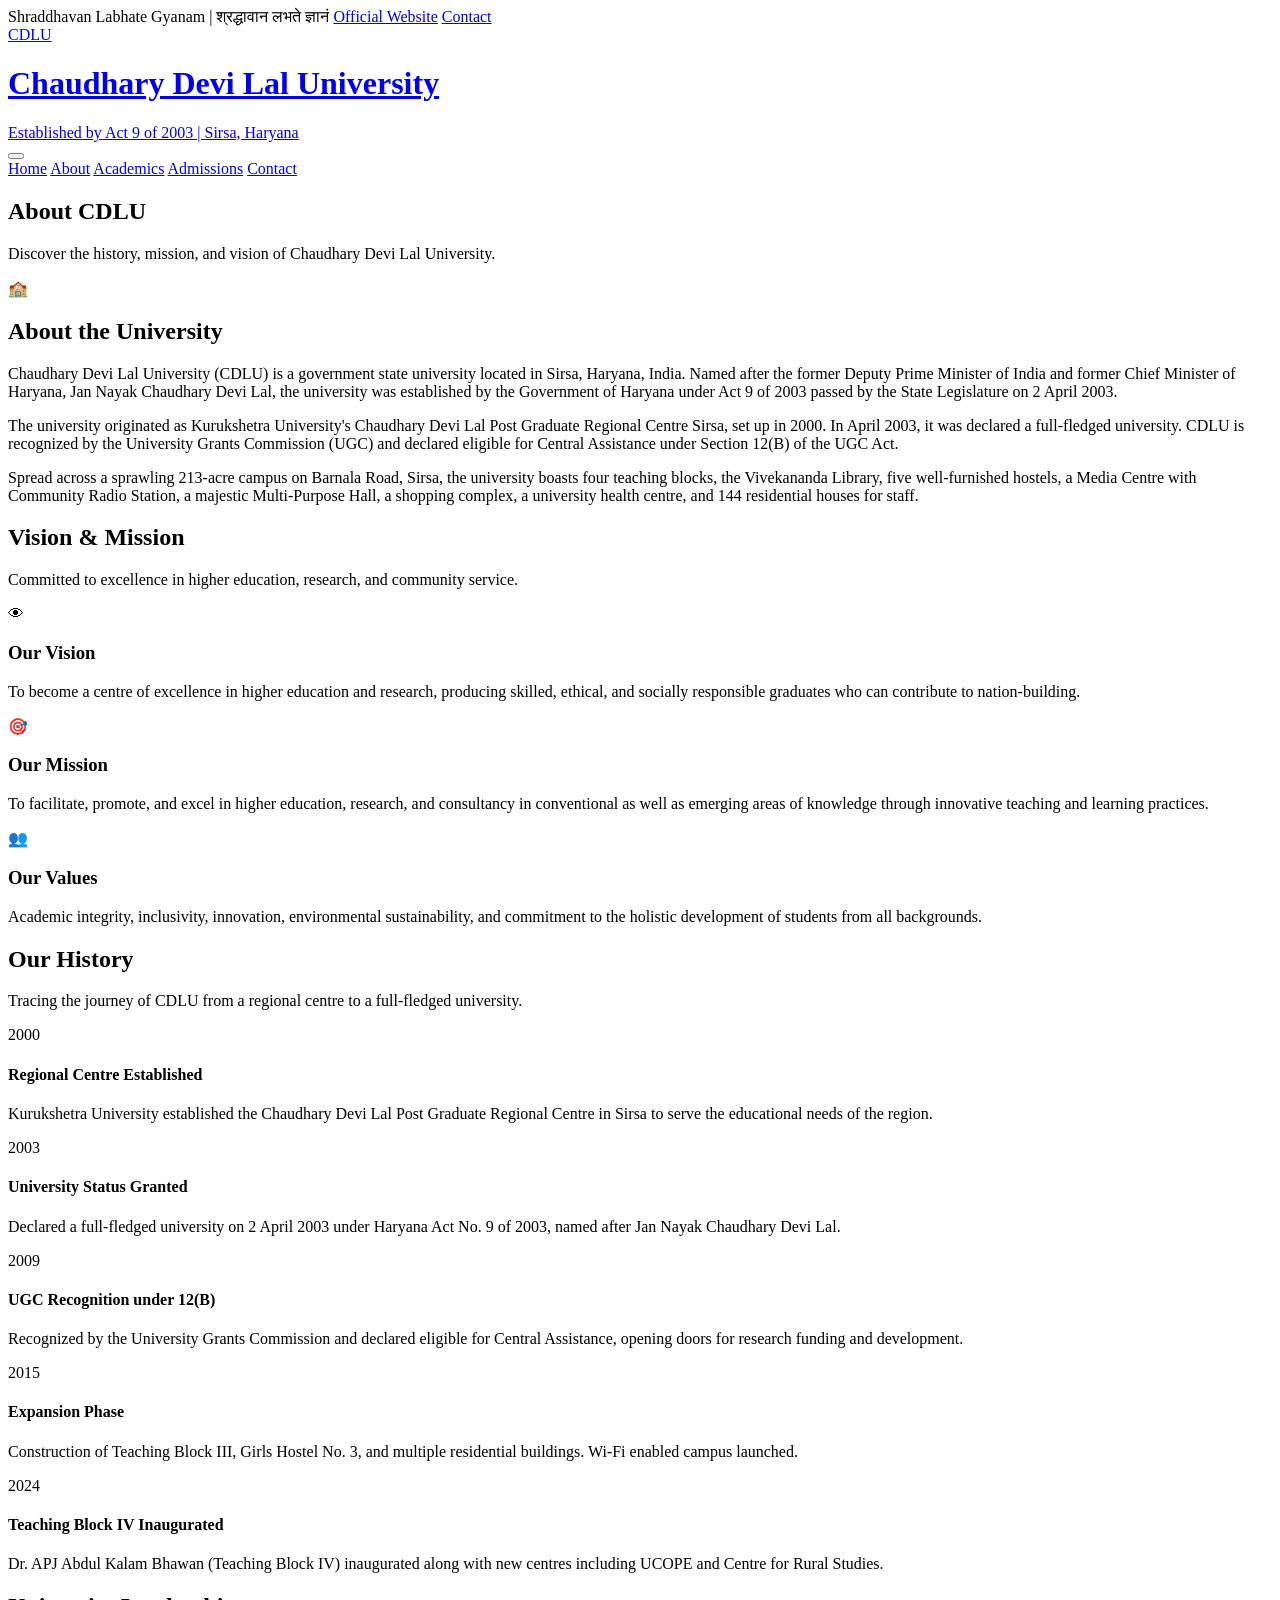
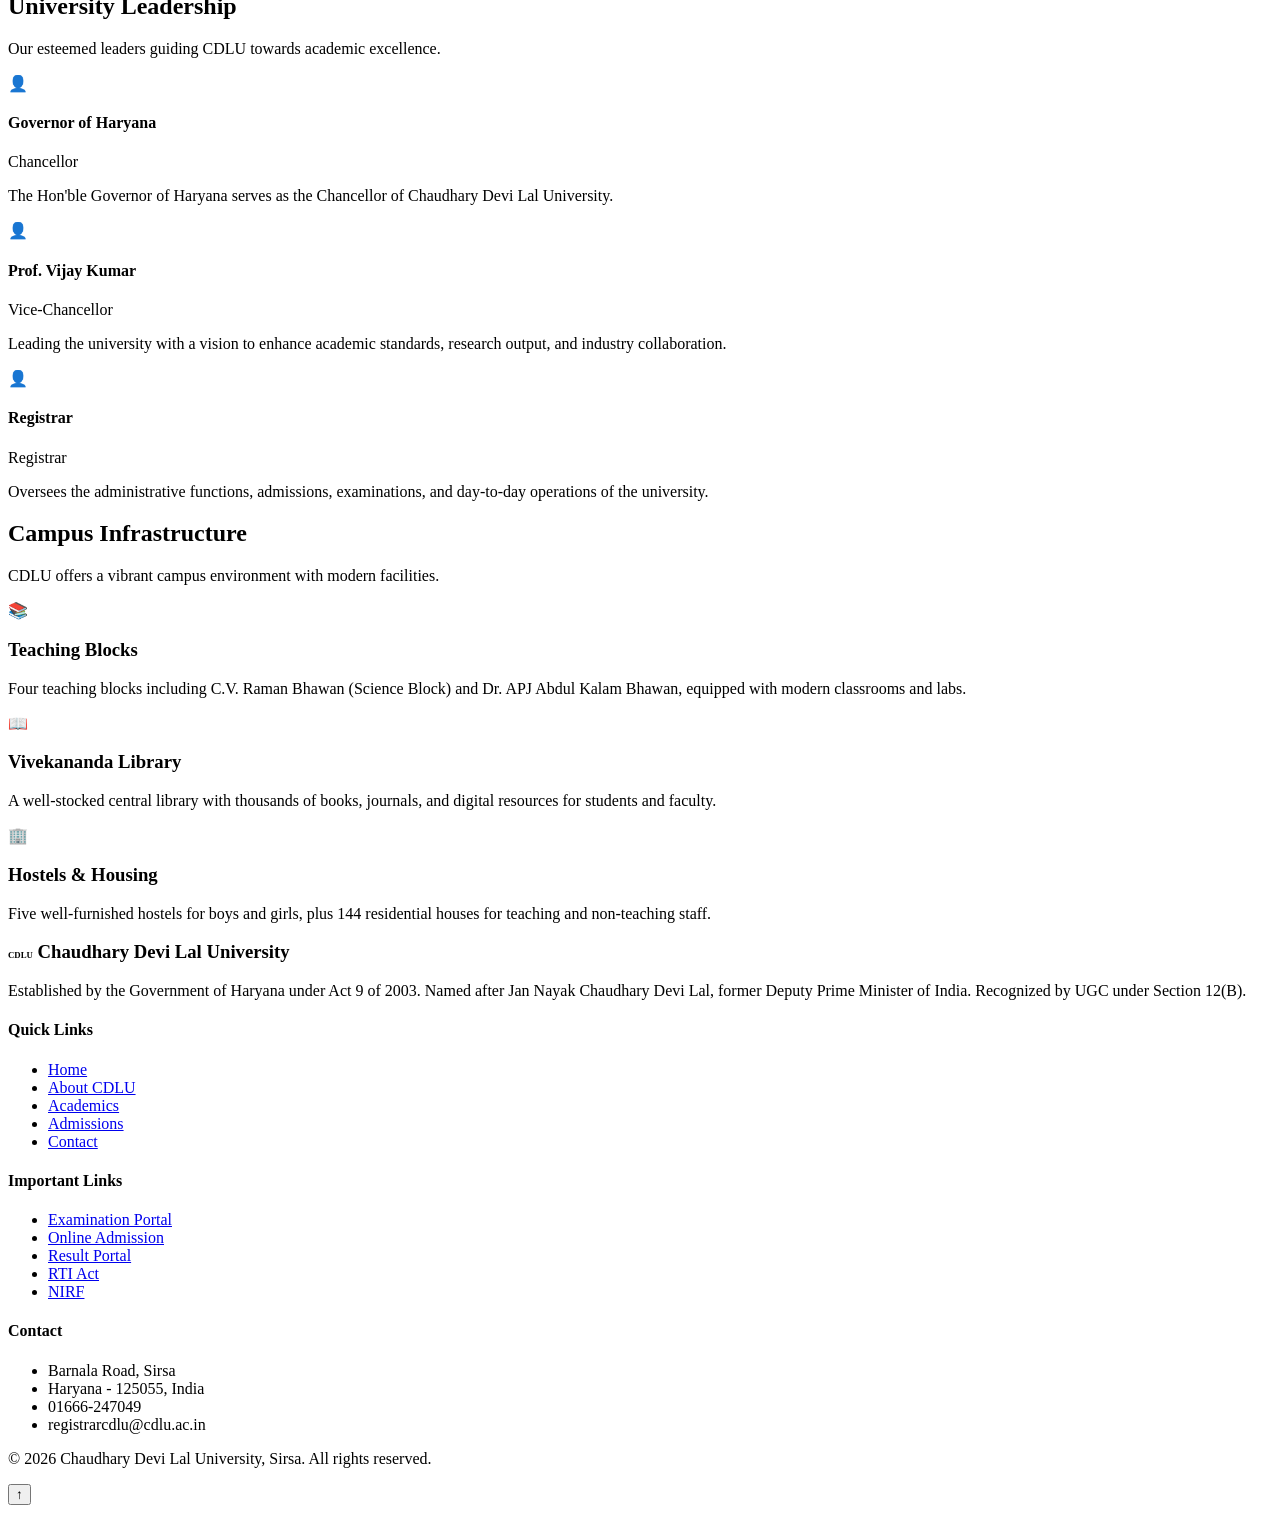
==== about.html @ 9d2de631 "Add about.html" ====
<!DOCTYPE html>
<html lang="en">
<head>
  <meta charset="UTF-8">
  <meta name="viewport" content="width=device-width, initial-scale=1.0">
  <title>About - Chaudhary Devi Lal University</title>
  <link rel="stylesheet" href="css/style.css">
</head>
<body>

  <div class="top-bar">
    <div class="container">
      <span>Shraddhavan Labhate Gyanam | श्रद्धावान लभते ज्ञानं</span>
      <span>
        <a href="https://www.cdlu.ac.in" target="_blank">Official Website</a>
        <a href="contact.html">Contact</a>
      </span>
    </div>
  </div>

  <header class="header">
    <div class="container">
      <a href="index.html" class="logo">
        <div class="logo-icon">CDLU</div>
        <div class="logo-text">
          <h1>Chaudhary Devi Lal University</h1>
          <span>Established by Act 9 of 2003 | Sirsa, Haryana</span>
        </div>
      </a>
      <button class="hamburger" aria-label="Toggle menu">
        <span></span><span></span><span></span>
      </button>
      <nav class="nav">
        <a href="index.html">Home</a>
        <a href="about.html" class="active">About</a>
        <a href="academics.html">Academics</a>
        <a href="admissions.html">Admissions</a>
        <a href="contact.html">Contact</a>
      </nav>
    </div>
  </header>

  <section class="page-banner">
    <div class="container">
      <h1>About CDLU</h1>
      <p>Discover the history, mission, and vision of Chaudhary Devi Lal University.</p>
    </div>
  </section>

  <section class="section section-alt">
    <div class="container">
      <div class="about-content">
        <div class="about-image">&#127979;</div>
        <div class="about-text">
          <h2>About the University</h2>
          <p>Chaudhary Devi Lal University (CDLU) is a government state university located in Sirsa, Haryana, India. Named after the former Deputy Prime Minister of India and former Chief Minister of Haryana, Jan Nayak Chaudhary Devi Lal, the university was established by the Government of Haryana under Act 9 of 2003 passed by the State Legislature on 2 April 2003.</p>
          <p>The university originated as Kurukshetra University's Chaudhary Devi Lal Post Graduate Regional Centre Sirsa, set up in 2000. In April 2003, it was declared a full-fledged university. CDLU is recognized by the University Grants Commission (UGC) and declared eligible for Central Assistance under Section 12(B) of the UGC Act.</p>
          <p>Spread across a sprawling 213-acre campus on Barnala Road, Sirsa, the university boasts four teaching blocks, the Vivekananda Library, five well-furnished hostels, a Media Centre with Community Radio Station, a majestic Multi-Purpose Hall, a shopping complex, a university health centre, and 144 residential houses for staff.</p>
        </div>
      </div>
    </div>
  </section>

  <section class="section">
    <div class="container">
      <h2 class="section-title">Vision &amp; Mission</h2>
      <p class="section-subtitle">Committed to excellence in higher education, research, and community service.</p>
      <div class="cards-grid">
        <div class="card">
          <div class="card-icon blue">&#128065;</div>
          <h3>Our Vision</h3>
          <p>To become a centre of excellence in higher education and research, producing skilled, ethical, and socially responsible graduates who can contribute to nation-building.</p>
        </div>
        <div class="card">
          <div class="card-icon gold">&#127919;</div>
          <h3>Our Mission</h3>
          <p>To facilitate, promote, and excel in higher education, research, and consultancy in conventional as well as emerging areas of knowledge through innovative teaching and learning practices.</p>
        </div>
        <div class="card">
          <div class="card-icon green">&#128101;</div>
          <h3>Our Values</h3>
          <p>Academic integrity, inclusivity, innovation, environmental sustainability, and commitment to the holistic development of students from all backgrounds.</p>
        </div>
      </div>
    </div>
  </section>

  <section class="section section-alt">
    <div class="container">
      <h2 class="section-title">Our History</h2>
      <p class="section-subtitle">Tracing the journey of CDLU from a regional centre to a full-fledged university.</p>
      <div class="events-list">
        <div class="event-item">
          <div class="event-date">
            <span class="day">2000</span>
          </div>
          <div class="event-info">
            <h4>Regional Centre Established</h4>
            <p>Kurukshetra University established the Chaudhary Devi Lal Post Graduate Regional Centre in Sirsa to serve the educational needs of the region.</p>
          </div>
        </div>
        <div class="event-item">
          <div class="event-date">
            <span class="day">2003</span>
          </div>
          <div class="event-info">
            <h4>University Status Granted</h4>
            <p>Declared a full-fledged university on 2 April 2003 under Haryana Act No. 9 of 2003, named after Jan Nayak Chaudhary Devi Lal.</p>
          </div>
        </div>
        <div class="event-item">
          <div class="event-date">
            <span class="day">2009</span>
          </div>
          <div class="event-info">
            <h4>UGC Recognition under 12(B)</h4>
            <p>Recognized by the University Grants Commission and declared eligible for Central Assistance, opening doors for research funding and development.</p>
          </div>
        </div>
        <div class="event-item">
          <div class="event-date">
            <span class="day">2015</span>
          </div>
          <div class="event-info">
            <h4>Expansion Phase</h4>
            <p>Construction of Teaching Block III, Girls Hostel No. 3, and multiple residential buildings. Wi-Fi enabled campus launched.</p>
          </div>
        </div>
        <div class="event-item">
          <div class="event-date">
            <span class="day">2024</span>
          </div>
          <div class="event-info">
            <h4>Teaching Block IV Inaugurated</h4>
            <p>Dr. APJ Abdul Kalam Bhawan (Teaching Block IV) inaugurated along with new centres including UCOPE and Centre for Rural Studies.</p>
          </div>
        </div>
      </div>
    </div>
  </section>

  <section class="section">
    <div class="container">
      <h2 class="section-title">University Leadership</h2>
      <p class="section-subtitle">Our esteemed leaders guiding CDLU towards academic excellence.</p>
      <div class="leadership-grid">
        <div class="leader-card">
          <div class="leader-avatar">&#128100;</div>
          <h4>Governor of Haryana</h4>
          <span class="title">Chancellor</span>
          <p>The Hon'ble Governor of Haryana serves as the Chancellor of Chaudhary Devi Lal University.</p>
        </div>
        <div class="leader-card">
          <div class="leader-avatar">&#128100;</div>
          <h4>Prof. Vijay Kumar</h4>
          <span class="title">Vice-Chancellor</span>
          <p>Leading the university with a vision to enhance academic standards, research output, and industry collaboration.</p>
        </div>
        <div class="leader-card">
          <div class="leader-avatar">&#128100;</div>
          <h4>Registrar</h4>
          <span class="title">Registrar</span>
          <p>Oversees the administrative functions, admissions, examinations, and day-to-day operations of the university.</p>
        </div>
      </div>
    </div>
  </section>

  <section class="section section-alt">
    <div class="container">
      <h2 class="section-title">Campus Infrastructure</h2>
      <p class="section-subtitle">CDLU offers a vibrant campus environment with modern facilities.</p>
      <div class="cards-grid">
        <div class="card">
          <div class="card-icon blue">&#128218;</div>
          <h3>Teaching Blocks</h3>
          <p>Four teaching blocks including C.V. Raman Bhawan (Science Block) and Dr. APJ Abdul Kalam Bhawan, equipped with modern classrooms and labs.</p>
        </div>
        <div class="card">
          <div class="card-icon gold">&#128214;</div>
          <h3>Vivekananda Library</h3>
          <p>A well-stocked central library with thousands of books, journals, and digital resources for students and faculty.</p>
        </div>
        <div class="card">
          <div class="card-icon green">&#127970;</div>
          <h3>Hostels &amp; Housing</h3>
          <p>Five well-furnished hostels for boys and girls, plus 144 residential houses for teaching and non-teaching staff.</p>
        </div>
      </div>
    </div>
  </section>

  <footer class="footer">
    <div class="container">
      <div class="footer-grid">
        <div class="footer-about">
          <h3><span class="logo-icon" style="width:36px;height:36px;font-size:0.55rem;">CDLU</span> Chaudhary Devi Lal University</h3>
          <p>Established by the Government of Haryana under Act 9 of 2003. Named after Jan Nayak Chaudhary Devi Lal, former Deputy Prime Minister of India. Recognized by UGC under Section 12(B).</p>
        </div>
        <div>
          <h4>Quick Links</h4>
          <ul class="footer-links">
            <li><a href="index.html">Home</a></li>
            <li><a href="about.html">About CDLU</a></li>
            <li><a href="academics.html">Academics</a></li>
            <li><a href="admissions.html">Admissions</a></li>
            <li><a href="contact.html">Contact</a></li>
          </ul>
        </div>
        <div>
          <h4>Important Links</h4>
          <ul class="footer-links">
            <li><a href="#">Examination Portal</a></li>
            <li><a href="#">Online Admission</a></li>
            <li><a href="#">Result Portal</a></li>
            <li><a href="#">RTI Act</a></li>
            <li><a href="#">NIRF</a></li>
          </ul>
        </div>
        <div>
          <h4>Contact</h4>
          <ul class="footer-links">
            <li>Barnala Road, Sirsa</li>
            <li>Haryana - 125055, India</li>
            <li>01666-247049</li>
            <li>registrarcdlu@cdlu.ac.in</li>
          </ul>
        </div>
      </div>
      <div class="footer-bottom">
        <p>&copy; 2026 Chaudhary Devi Lal University, Sirsa. All rights reserved.</p>
      </div>
    </div>
  </footer>

  <button class="back-to-top" aria-label="Back to top">&#8593;</button>

  <script src="js/script.js"></script>
</body>
</html>
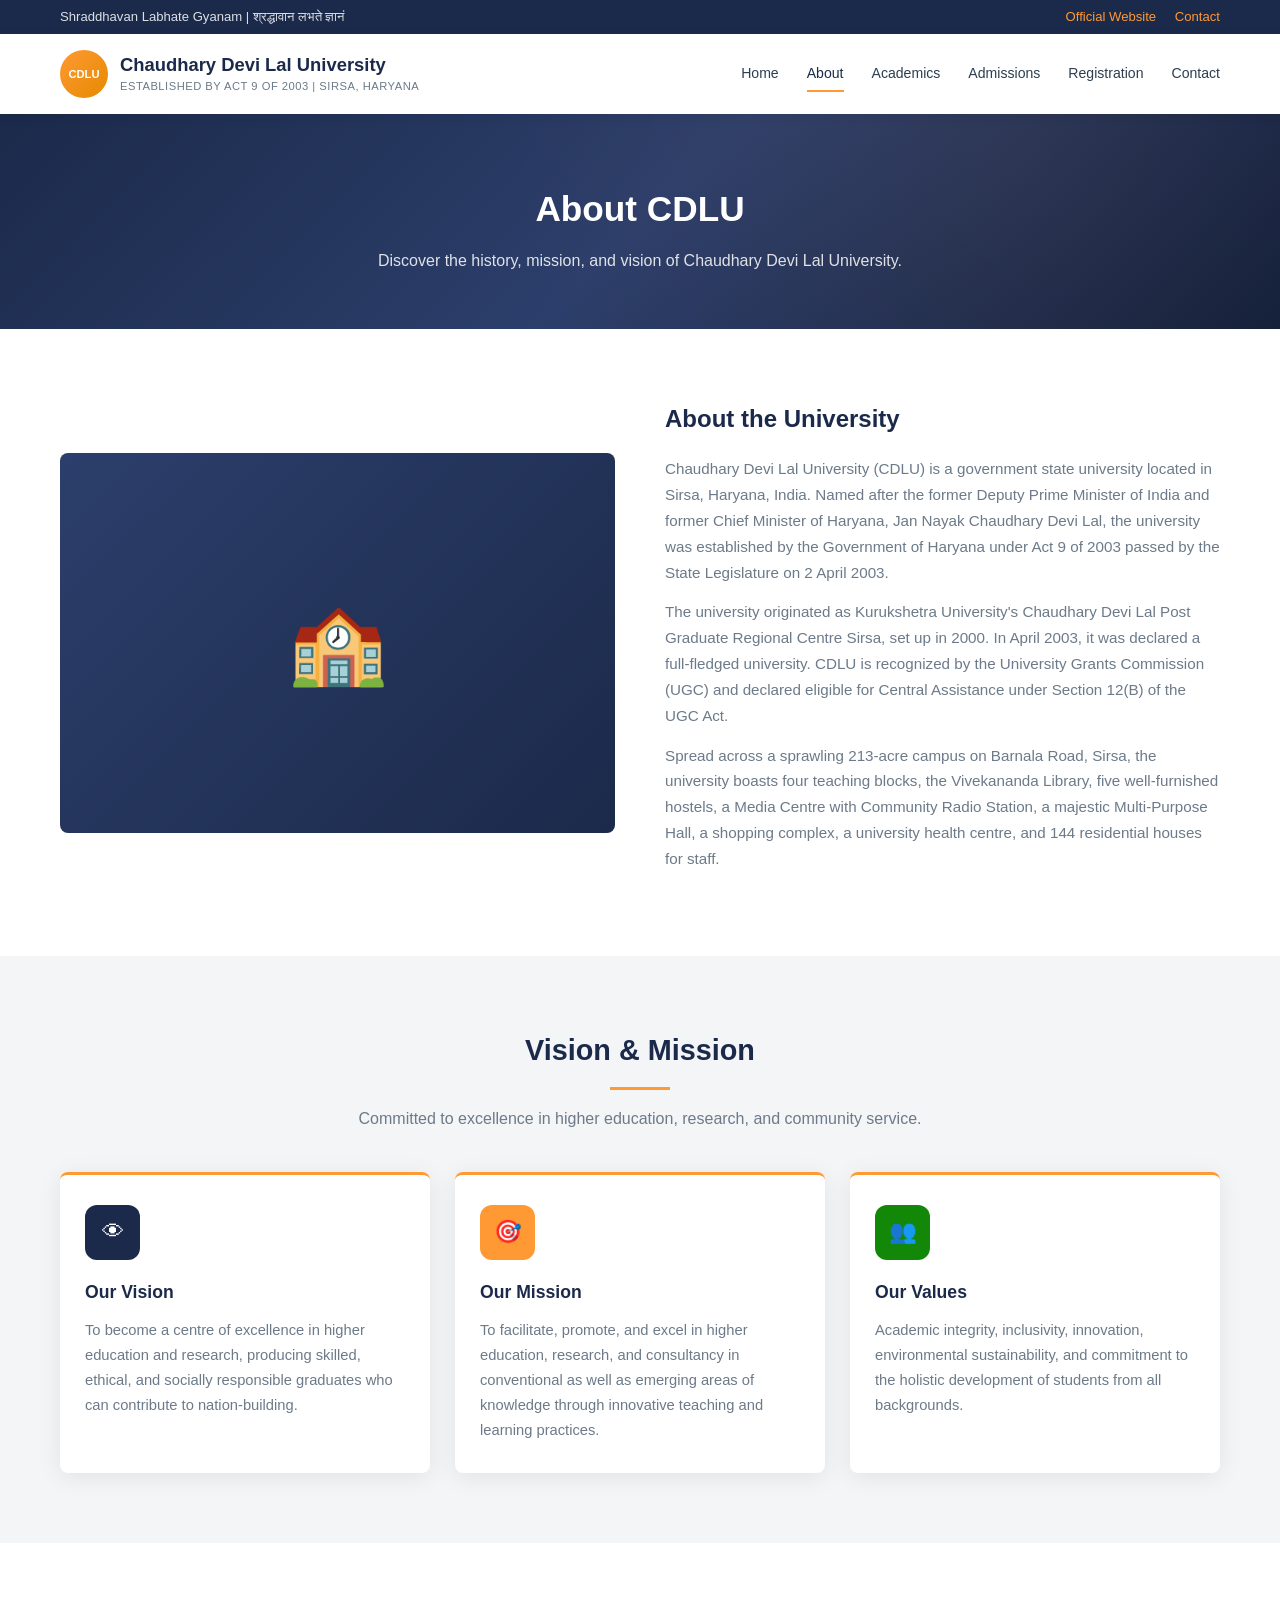
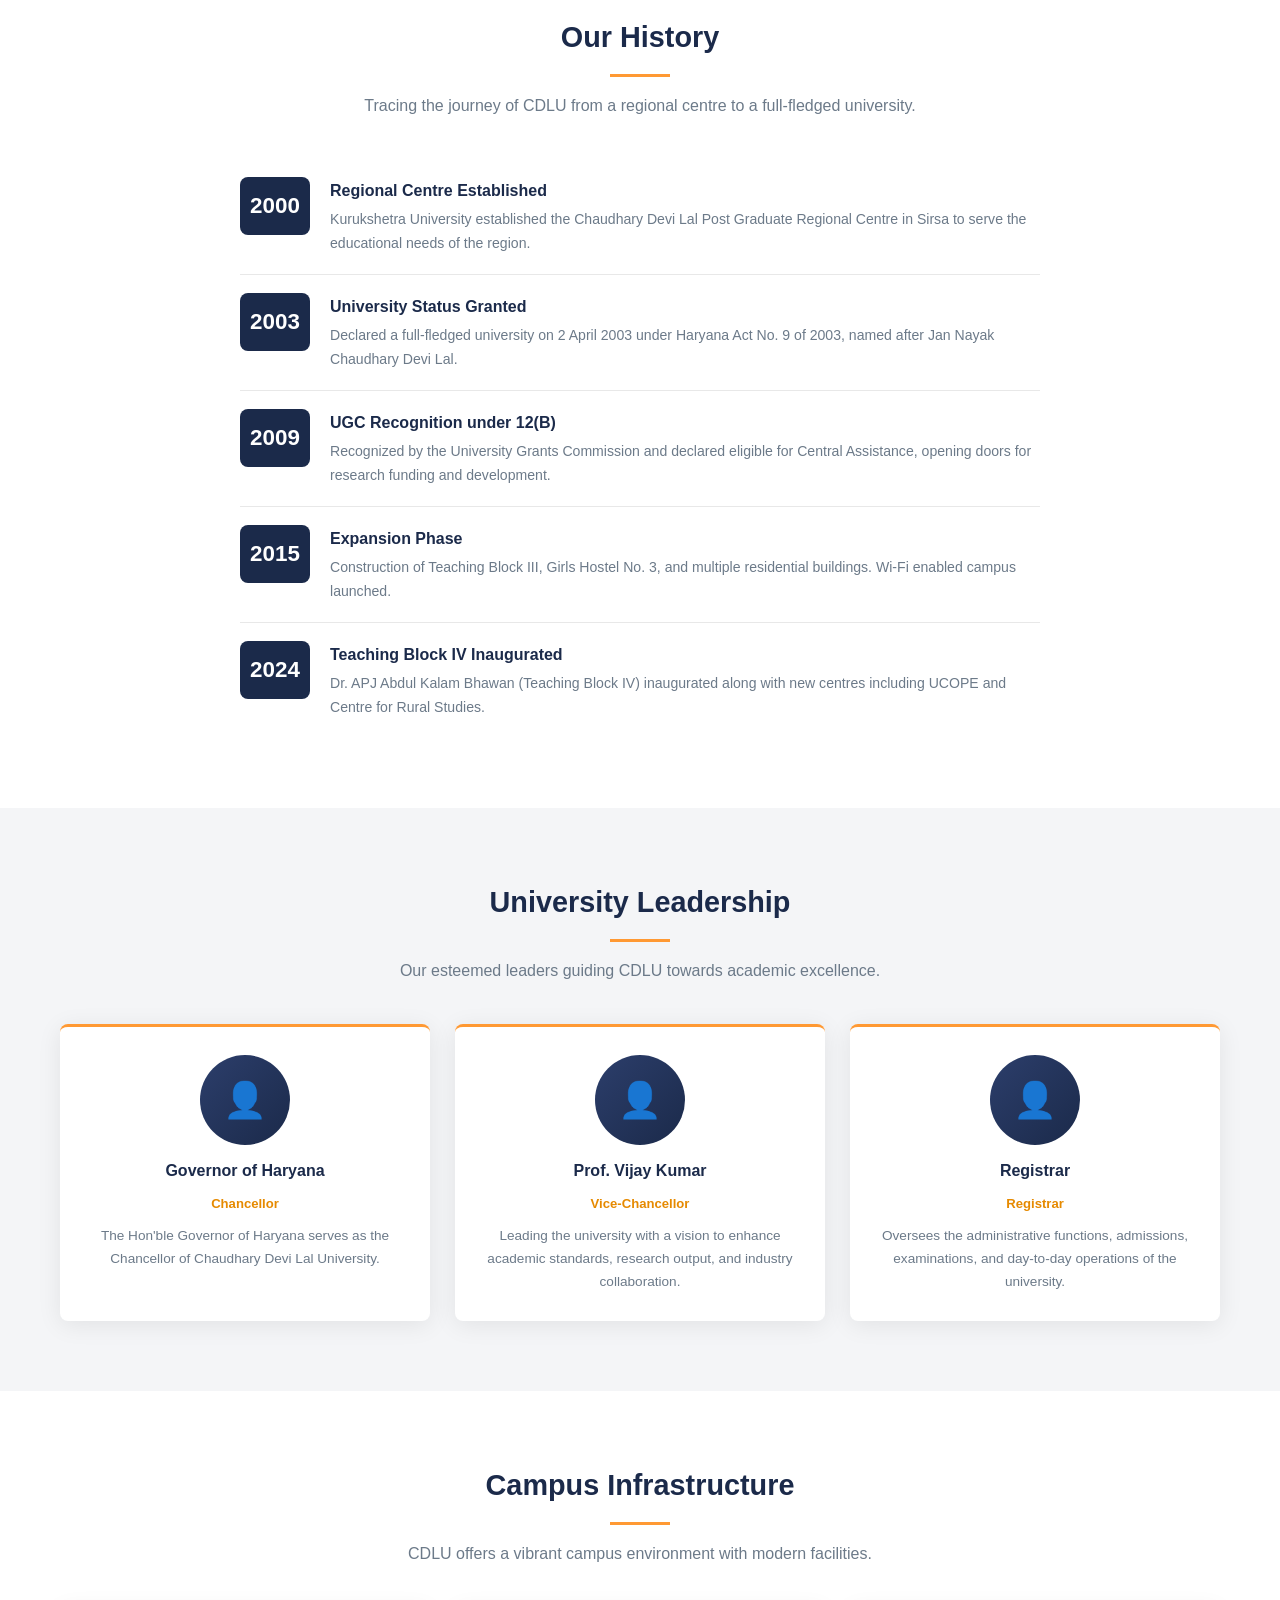
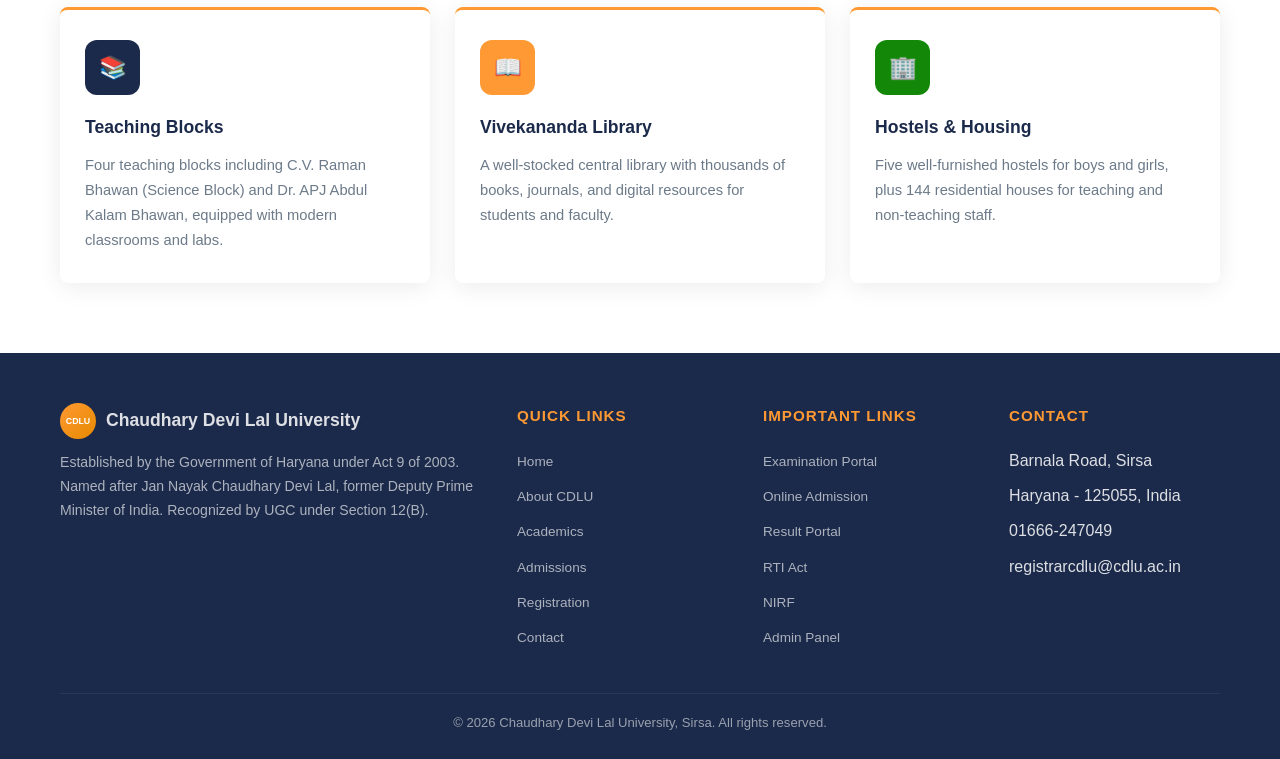
==== commit c0e5f95b: "Update: add registration + admin" ====
--- a/about.html
+++ b/about.html
@@ -35,6 +35,7 @@
         <a href="about.html" class="active">About</a>
         <a href="academics.html">Academics</a>
         <a href="admissions.html">Admissions</a>
+        <a href="registration.html">Registration</a>
         <a href="contact.html">Contact</a>
       </nav>
     </div>
@@ -204,6 +205,7 @@
             <li><a href="about.html">About CDLU</a></li>
             <li><a href="academics.html">Academics</a></li>
             <li><a href="admissions.html">Admissions</a></li>
+            <li><a href="registration.html">Registration</a></li>
             <li><a href="contact.html">Contact</a></li>
           </ul>
         </div>
@@ -215,6 +217,7 @@
             <li><a href="#">Result Portal</a></li>
             <li><a href="#">RTI Act</a></li>
             <li><a href="#">NIRF</a></li>
+            <li><a href="admin.html">Admin Panel</a></li>
           </ul>
         </div>
         <div>
--- a/css/style.css
+++ b/css/style.css
@@ -0,0 +1,1008 @@
+* {
+  margin: 0;
+  padding: 0;
+  box-sizing: border-box;
+}
+
+:root {
+  --saffron: #FF9933;
+  --saffron-dark: #e68a00;
+  --navy: #1B2A4A;
+  --navy-light: #2C3E6B;
+  --green: #138808;
+  --white: #fff;
+  --bg: #f4f5f7;
+  --text: #2c3e50;
+  --text-light: #6c7a89;
+  --shadow: 0 4px 24px rgba(0,0,0,0.08);
+  --radius: 8px;
+}
+
+body {
+  font-family: 'Segoe UI', -apple-system, BlinkMacSystemFont, Roboto, Oxygen, Ubuntu, Cantarell, sans-serif;
+  color: var(--text);
+  line-height: 1.7;
+  background: var(--bg);
+}
+
+a { text-decoration: none; color: inherit; }
+ul { list-style: none; }
+img { max-width: 100%; }
+
+.container {
+  max-width: 1200px;
+  margin: 0 auto;
+  padding: 0 20px;
+}
+
+/* Top Bar */
+.top-bar {
+  background: var(--navy);
+  color: rgba(255,255,255,0.85);
+  font-size: 0.82rem;
+  padding: 6px 0;
+}
+
+.top-bar .container {
+  display: flex;
+  justify-content: space-between;
+  align-items: center;
+}
+
+.top-bar a {
+  color: var(--saffron);
+  margin-left: 15px;
+  transition: opacity 0.3s;
+}
+
+.top-bar a:hover { opacity: 0.8; }
+
+/* Header */
+.header {
+  background: var(--white);
+  box-shadow: 0 2px 12px rgba(0,0,0,0.06);
+  position: sticky;
+  top: 0;
+  z-index: 100;
+}
+
+.header .container {
+  display: flex;
+  align-items: center;
+  justify-content: space-between;
+  height: 80px;
+}
+
+.logo {
+  display: flex;
+  align-items: center;
+  gap: 12px;
+}
+
+.logo-icon {
+  width: 48px;
+  height: 48px;
+  background: linear-gradient(135deg, var(--saffron), var(--saffron-dark));
+  color: var(--white);
+  display: flex;
+  align-items: center;
+  justify-content: center;
+  border-radius: 50%;
+  font-size: 0.7rem;
+  font-weight: 800;
+  line-height: 1.2;
+  text-align: center;
+  flex-shrink: 0;
+}
+
+.logo-text {
+  display: flex;
+  flex-direction: column;
+}
+
+.logo-text h1 {
+  font-size: 1.15rem;
+  color: var(--navy);
+  line-height: 1.3;
+}
+
+.logo-text span {
+  font-size: 0.7rem;
+  color: var(--text-light);
+  text-transform: uppercase;
+  letter-spacing: 0.5px;
+}
+
+.nav {
+  display: flex;
+  align-items: center;
+  gap: 28px;
+}
+
+.nav a {
+  font-size: 0.88rem;
+  font-weight: 500;
+  color: var(--text);
+  transition: color 0.3s;
+  position: relative;
+  padding: 4px 0;
+}
+
+.nav a::after {
+  content: '';
+  position: absolute;
+  bottom: -2px;
+  left: 0;
+  width: 0;
+  height: 2px;
+  background: var(--saffron);
+  transition: width 0.3s;
+}
+
+.nav a:hover,
+.nav a.active {
+  color: var(--navy);
+}
+
+.nav a:hover::after,
+.nav a.active::after {
+  width: 100%;
+}
+
+.hamburger {
+  display: none;
+  flex-direction: column;
+  gap: 5px;
+  background: none;
+  border: none;
+  cursor: pointer;
+  padding: 5px;
+}
+
+.hamburger span {
+  width: 26px;
+  height: 2.5px;
+  background: var(--navy);
+  border-radius: 2px;
+  transition: 0.3s;
+}
+
+/* Hero */
+.hero {
+  background:
+    linear-gradient(135deg, rgba(27,42,74,0.88) 0%, rgba(44,62,107,0.82) 50%, rgba(15,29,58,0.9) 100%),
+    url('../images/hero-bg.jpg') center/cover no-repeat;
+  color: var(--white);
+  padding: 90px 0 80px;
+  text-align: center;
+  position: relative;
+  overflow: hidden;
+}
+
+.hero::before {
+  content: '';
+  position: absolute;
+  inset: 0;
+  background:
+    radial-gradient(circle at 20% 50%, rgba(255,153,51,0.08) 0%, transparent 50%),
+    radial-gradient(circle at 80% 50%, rgba(19,136,8,0.06) 0%, transparent 50%);
+  animation: heroGlow 10s ease-in-out infinite alternate;
+}
+
+@keyframes heroGlow {
+  0% { transform: scale(1); }
+  100% { transform: scale(1.05); }
+}
+
+.hero h1 {
+  font-size: 2.6rem;
+  margin-bottom: 8px;
+  position: relative;
+  z-index: 1;
+}
+
+.hero .hindi {
+  font-size: 1.8rem;
+  opacity: 0.9;
+  margin-bottom: 6px;
+  position: relative;
+  z-index: 1;
+}
+
+.hero .motto {
+  font-size: 1rem;
+  font-style: italic;
+  opacity: 0.7;
+  margin-bottom: 20px;
+  position: relative;
+  z-index: 1;
+}
+
+.hero p {
+  font-size: 1.1rem;
+  opacity: 0.9;
+  max-width: 700px;
+  margin: 0 auto 30px;
+  position: relative;
+  z-index: 1;
+}
+
+.btn {
+  display: inline-block;
+  padding: 12px 32px;
+  border-radius: 50px;
+  font-weight: 600;
+  font-size: 0.9rem;
+  transition: all 0.3s;
+  cursor: pointer;
+  border: none;
+}
+
+.btn-primary {
+  background: var(--saffron);
+  color: var(--navy);
+}
+
+.btn-primary:hover {
+  background: var(--saffron-dark);
+  transform: translateY(-2px);
+  box-shadow: 0 5px 20px rgba(255,153,51,0.35);
+}
+
+.btn-outline {
+  background: transparent;
+  color: var(--white);
+  border: 2px solid rgba(255,255,255,0.7);
+}
+
+.btn-outline:hover {
+  background: var(--white);
+  color: var(--navy);
+  transform: translateY(-2px);
+}
+
+.hero-buttons {
+  display: flex;
+  gap: 15px;
+  justify-content: center;
+  position: relative;
+  z-index: 1;
+}
+
+/* Stats */
+.stats {
+  background: var(--white);
+  padding: 50px 0;
+  border-bottom: 3px solid var(--saffron);
+}
+
+.stats-grid {
+  display: grid;
+  grid-template-columns: repeat(4, 1fr);
+  gap: 30px;
+  text-align: center;
+}
+
+.stat-item {
+  padding: 10px;
+}
+
+.stat-item h3 {
+  font-size: 2.2rem;
+  color: var(--navy);
+  margin-bottom: 4px;
+}
+
+.stat-item p {
+  color: var(--text-light);
+  font-size: 0.9rem;
+  font-weight: 500;
+}
+
+/* Sections */
+.section {
+  padding: 70px 0;
+}
+
+.section-alt {
+  background: var(--white);
+}
+
+.section-title {
+  text-align: center;
+  font-size: 1.8rem;
+  color: var(--navy);
+  margin-bottom: 8px;
+  position: relative;
+}
+
+.section-title::after {
+  content: '';
+  display: block;
+  width: 60px;
+  height: 3px;
+  background: var(--saffron);
+  margin: 12px auto 0;
+}
+
+.section-subtitle {
+  text-align: center;
+  color: var(--text-light);
+  margin: 15px auto 40px;
+  font-size: 1rem;
+  max-width: 650px;
+}
+
+/* Cards */
+.cards-grid {
+  display: grid;
+  grid-template-columns: repeat(3, 1fr);
+  gap: 25px;
+}
+
+.card {
+  background: var(--white);
+  border-radius: var(--radius);
+  padding: 30px 25px;
+  box-shadow: var(--shadow);
+  transition: transform 0.3s, box-shadow 0.3s;
+  border-top: 3px solid var(--saffron);
+}
+
+.card:hover {
+  transform: translateY(-4px);
+  box-shadow: 0 8px 30px rgba(0,0,0,0.12);
+}
+
+.card-icon {
+  width: 55px;
+  height: 55px;
+  border-radius: 12px;
+  display: flex;
+  align-items: center;
+  justify-content: center;
+  font-size: 1.4rem;
+  margin-bottom: 18px;
+  color: var(--white);
+}
+
+.card-icon.blue { background: var(--navy); }
+.card-icon.gold { background: var(--saffron); }
+.card-icon.green { background: var(--green); }
+
+.card h3 {
+  margin-bottom: 10px;
+  color: var(--navy);
+  font-size: 1.1rem;
+}
+
+.card p {
+  color: var(--text-light);
+  font-size: 0.92rem;
+}
+
+/* News */
+.news-grid {
+  display: grid;
+  grid-template-columns: repeat(2, 1fr);
+  gap: 25px;
+}
+
+.news-card {
+  display: flex;
+  background: var(--white);
+  border-radius: var(--radius);
+  overflow: hidden;
+  box-shadow: var(--shadow);
+  transition: transform 0.3s;
+}
+
+.news-card:hover {
+  transform: translateY(-3px);
+}
+
+.news-img {
+  width: 200px;
+  min-height: 170px;
+  background: linear-gradient(135deg, var(--navy), var(--navy-light));
+  display: flex;
+  align-items: center;
+  justify-content: center;
+  color: var(--saffron);
+  font-size: 2rem;
+  flex-shrink: 0;
+}
+
+.news-body {
+  padding: 20px;
+}
+
+.news-date {
+  font-size: 0.78rem;
+  color: var(--saffron-dark);
+  font-weight: 600;
+  text-transform: uppercase;
+  letter-spacing: 1px;
+  margin-bottom: 6px;
+}
+
+.news-body h4 {
+  margin-bottom: 8px;
+  color: var(--navy);
+  font-size: 1rem;
+}
+
+.news-body p {
+  font-size: 0.88rem;
+  color: var(--text-light);
+}
+
+/* Events */
+.events-list {
+  max-width: 800px;
+  margin: 0 auto;
+}
+
+.event-item {
+  display: flex;
+  gap: 20px;
+  padding: 18px 0;
+  border-bottom: 1px solid #e8e8e8;
+}
+
+.event-item:last-child { border-bottom: none; }
+
+.event-date {
+  text-align: center;
+  min-width: 70px;
+  background: var(--navy);
+  color: var(--white);
+  border-radius: var(--radius);
+  padding: 10px 6px;
+  height: fit-content;
+}
+
+.event-date .day {
+  font-size: 1.4rem;
+  font-weight: 700;
+  display: block;
+}
+
+.event-date .month {
+  font-size: 0.75rem;
+  text-transform: uppercase;
+  letter-spacing: 1px;
+}
+
+.event-info h4 {
+  color: var(--navy);
+  margin-bottom: 4px;
+  font-size: 1rem;
+}
+
+.event-info p {
+  font-size: 0.88rem;
+  color: var(--text-light);
+}
+
+/* Page Banner */
+.page-banner {
+  background: linear-gradient(135deg, var(--navy) 0%, var(--navy-light) 50%, #0f1d3a 100%);
+  color: var(--white);
+  padding: 65px 0 55px;
+  text-align: center;
+  position: relative;
+  overflow: hidden;
+}
+
+.page-banner::before {
+  content: '';
+  position: absolute;
+  inset: 0;
+  background: radial-gradient(circle at 80% 20%, rgba(255,153,51,0.06) 0%, transparent 50%);
+}
+
+.page-banner h1 {
+  font-size: 2.2rem;
+  margin-bottom: 8px;
+  position: relative;
+  z-index: 1;
+}
+
+.page-banner p {
+  opacity: 0.85;
+  font-size: 1rem;
+  position: relative;
+  z-index: 1;
+}
+
+/* About */
+.about-content {
+  display: grid;
+  grid-template-columns: 1fr 1fr;
+  gap: 50px;
+  align-items: center;
+}
+
+.about-image {
+  background: linear-gradient(135deg, var(--navy-light), var(--navy));
+  border-radius: var(--radius);
+  height: 380px;
+  display: flex;
+  align-items: center;
+  justify-content: center;
+  color: var(--saffron);
+  font-size: 5rem;
+}
+
+.about-text h2 {
+  color: var(--navy);
+  margin-bottom: 16px;
+}
+
+.about-text p {
+  color: var(--text-light);
+  margin-bottom: 14px;
+  font-size: 0.95rem;
+}
+
+/* Leadership */
+.leadership-grid {
+  display: grid;
+  grid-template-columns: repeat(3, 1fr);
+  gap: 25px;
+}
+
+.leader-card {
+  text-align: center;
+  background: var(--white);
+  padding: 28px 20px;
+  border-radius: var(--radius);
+  box-shadow: var(--shadow);
+  border-top: 3px solid var(--saffron);
+}
+
+.leader-avatar {
+  width: 90px;
+  height: 90px;
+  border-radius: 50%;
+  background: linear-gradient(135deg, var(--navy-light), var(--navy));
+  margin: 0 auto 12px;
+  display: flex;
+  align-items: center;
+  justify-content: center;
+  color: var(--saffron);
+  font-size: 2.2rem;
+}
+
+.leader-card h4 {
+  color: var(--navy);
+  margin-bottom: 4px;
+}
+
+.leader-card .title {
+  font-size: 0.82rem;
+  color: var(--saffron-dark);
+  font-weight: 600;
+}
+
+.leader-card p {
+  font-size: 0.85rem;
+  color: var(--text-light);
+  margin-top: 8px;
+}
+
+/* Faculties & Depts */
+.faculty-grid {
+  display: grid;
+  grid-template-columns: repeat(3, 1fr);
+  gap: 20px;
+  margin-top: 30px;
+}
+
+.faculty-card {
+  background: var(--white);
+  padding: 20px;
+  border-radius: var(--radius);
+  box-shadow: var(--shadow);
+  border-left: 4px solid var(--saffron);
+  transition: transform 0.3s;
+}
+
+.faculty-card:hover {
+  transform: translateX(4px);
+}
+
+.faculty-card h4 {
+  color: var(--navy);
+  margin-bottom: 6px;
+  font-size: 0.95rem;
+}
+
+.faculty-card p {
+  font-size: 0.85rem;
+  color: var(--text-light);
+}
+
+.dept-grid {
+  display: grid;
+  grid-template-columns: repeat(3, 1fr);
+  gap: 12px;
+  margin-top: 30px;
+}
+
+.dept-item {
+  background: var(--white);
+  padding: 14px 18px;
+  border-radius: 6px;
+  box-shadow: 0 1px 6px rgba(0,0,0,0.06);
+  font-size: 0.92rem;
+  color: var(--text);
+  transition: all 0.3s;
+  border: 1px solid #eee;
+}
+
+.dept-item:hover {
+  border-color: var(--saffron);
+  box-shadow: 0 2px 12px rgba(255,153,51,0.12);
+}
+
+/* Academics Tabs */
+.academics-tabs {
+  display: flex;
+  gap: 10px;
+  justify-content: center;
+  margin-bottom: 35px;
+  flex-wrap: wrap;
+}
+
+.tab-btn {
+  padding: 10px 22px;
+  border: 2px solid var(--navy);
+  background: transparent;
+  color: var(--navy);
+  border-radius: 50px;
+  font-weight: 600;
+  font-size: 0.85rem;
+  cursor: pointer;
+  transition: all 0.3s;
+}
+
+.tab-btn.active,
+.tab-btn:hover {
+  background: var(--navy);
+  color: var(--white);
+}
+
+/* Programs */
+.programs-grid {
+  display: grid;
+  grid-template-columns: repeat(2, 1fr);
+  gap: 18px;
+}
+
+.program-item {
+  background: var(--white);
+  padding: 22px;
+  border-radius: var(--radius);
+  box-shadow: var(--shadow);
+  border-left: 4px solid var(--saffron);
+}
+
+.program-item h4 {
+  color: var(--navy);
+  margin-bottom: 6px;
+  font-size: 0.95rem;
+}
+
+.program-item p {
+  font-size: 0.85rem;
+  color: var(--text-light);
+}
+
+/* Admissions */
+.admissions-grid {
+  display: grid;
+  grid-template-columns: repeat(3, 1fr);
+  gap: 25px;
+}
+
+.admission-step {
+  text-align: center;
+  padding: 35px 25px;
+  background: var(--white);
+  border-radius: var(--radius);
+  box-shadow: var(--shadow);
+  position: relative;
+}
+
+.step-number {
+  width: 44px;
+  height: 44px;
+  border-radius: 50%;
+  background: var(--saffron);
+  color: var(--navy);
+  font-size: 1.2rem;
+  font-weight: 700;
+  display: flex;
+  align-items: center;
+  justify-content: center;
+  margin: 0 auto 16px;
+}
+
+.admission-step h4 {
+  color: var(--navy);
+  margin-bottom: 8px;
+  font-size: 1rem;
+}
+
+.admission-step p {
+  font-size: 0.88rem;
+  color: var(--text-light);
+}
+
+.requirements {
+  background: var(--white);
+  padding: 35px;
+  border-radius: var(--radius);
+  box-shadow: var(--shadow);
+}
+
+.requirements h3 {
+  color: var(--navy);
+  margin-bottom: 15px;
+  font-size: 1.1rem;
+}
+
+.requirements ul li {
+  padding: 6px 0;
+  padding-left: 24px;
+  position: relative;
+  color: var(--text-light);
+  font-size: 0.92rem;
+}
+
+.requirements ul li::before {
+  content: '✓';
+  position: absolute;
+  left: 0;
+  color: var(--green);
+  font-weight: 700;
+}
+
+/* Contact */
+.contact-grid {
+  display: grid;
+  grid-template-columns: 1fr 1fr;
+  gap: 45px;
+}
+
+.contact-info h3 {
+  color: var(--navy);
+  margin-bottom: 20px;
+}
+
+.contact-item {
+  display: flex;
+  gap: 15px;
+  margin-bottom: 22px;
+}
+
+.contact-icon {
+  width: 48px;
+  height: 48px;
+  border-radius: 50%;
+  background: var(--bg);
+  display: flex;
+  align-items: center;
+  justify-content: center;
+  color: var(--navy);
+  font-size: 1.2rem;
+  flex-shrink: 0;
+}
+
+.contact-item h4 {
+  color: var(--navy);
+  margin-bottom: 2px;
+  font-size: 0.95rem;
+}
+
+.contact-item p {
+  color: var(--text-light);
+  font-size: 0.88rem;
+}
+
+.form-group {
+  margin-bottom: 18px;
+}
+
+.form-group input,
+.form-group textarea,
+.form-group select {
+  width: 100%;
+  padding: 12px 16px;
+  border: 2px solid #e0e0e0;
+  border-radius: var(--radius);
+  font-size: 0.92rem;
+  font-family: inherit;
+  transition: border-color 0.3s;
+  background: var(--white);
+}
+
+.form-group input:focus,
+.form-group textarea:focus,
+.form-group select:focus {
+  outline: none;
+  border-color: var(--saffron);
+}
+
+.form-group textarea {
+  min-height: 110px;
+  resize: vertical;
+}
+
+.map-placeholder {
+  background: var(--navy);
+  border-radius: var(--radius);
+  height: 280px;
+  display: flex;
+  align-items: center;
+  justify-content: center;
+  color: var(--saffron);
+  font-size: 1.1rem;
+  margin-top: 30px;
+}
+
+/* Footer */
+.footer {
+  background: var(--navy);
+  color: rgba(255,255,255,0.85);
+  padding: 50px 0 25px;
+}
+
+.footer-grid {
+  display: grid;
+  grid-template-columns: 2fr 1fr 1fr 1fr;
+  gap: 35px;
+  margin-bottom: 35px;
+}
+
+.footer-about h3 {
+  margin-bottom: 12px;
+  display: flex;
+  align-items: center;
+  gap: 10px;
+  font-size: 1.1rem;
+}
+
+.footer-about p {
+  opacity: 0.75;
+  font-size: 0.88rem;
+  line-height: 1.7;
+}
+
+.footer h4 {
+  margin-bottom: 18px;
+  color: var(--saffron);
+  font-size: 0.95rem;
+  text-transform: uppercase;
+  letter-spacing: 1px;
+}
+
+.footer-links li {
+  margin-bottom: 8px;
+}
+
+.footer-links a {
+  opacity: 0.75;
+  font-size: 0.85rem;
+  transition: opacity 0.3s;
+}
+
+.footer-links a:hover {
+  opacity: 1;
+  color: var(--saffron);
+}
+
+.footer-bottom {
+  border-top: 1px solid rgba(255,255,255,0.1);
+  padding-top: 18px;
+  text-align: center;
+  font-size: 0.82rem;
+  opacity: 0.65;
+}
+
+/* Back to top */
+.back-to-top {
+  position: fixed;
+  bottom: 30px;
+  right: 30px;
+  width: 44px;
+  height: 44px;
+  border-radius: 50%;
+  background: var(--saffron);
+  color: var(--navy);
+  border: none;
+  font-size: 1.2rem;
+  cursor: pointer;
+  box-shadow: var(--shadow);
+  transition: all 0.3s;
+  opacity: 0;
+  visibility: hidden;
+  z-index: 99;
+}
+
+.back-to-top.visible {
+  opacity: 1;
+  visibility: visible;
+}
+
+.back-to-top:hover {
+  transform: translateY(-3px);
+}
+
+/* Responsive */
+@media (max-width: 992px) {
+  .stats-grid { grid-template-columns: repeat(2, 1fr); }
+  .cards-grid { grid-template-columns: repeat(2, 1fr); }
+  .footer-grid { grid-template-columns: repeat(2, 1fr); }
+  .about-content { grid-template-columns: 1fr; }
+  .leadership-grid { grid-template-columns: repeat(2, 1fr); }
+  .faculty-grid { grid-template-columns: repeat(2, 1fr); }
+  .dept-grid { grid-template-columns: repeat(2, 1fr); }
+  .programs-grid { grid-template-columns: 1fr; }
+  .admissions-grid { grid-template-columns: repeat(2, 1fr); }
+  .contact-grid { grid-template-columns: 1fr; }
+  .news-grid { grid-template-columns: 1fr; }
+  .news-card { flex-direction: column; }
+  .news-img { width: 100%; height: 140px; }
+}
+
+@media (max-width: 768px) {
+  .hamburger { display: flex; }
+  .nav {
+    position: fixed;
+    top: 80px;
+    left: 0;
+    width: 100%;
+    background: var(--white);
+    flex-direction: column;
+    padding: 20px;
+    box-shadow: 0 10px 20px rgba(0,0,0,0.1);
+    gap: 14px;
+    transform: translateY(-100%);
+    opacity: 0;
+    transition: all 0.3s;
+    pointer-events: none;
+  }
+  .nav.open {
+    transform: translateY(0);
+    opacity: 1;
+    pointer-events: auto;
+  }
+  .top-bar .container {
+    flex-direction: column;
+    gap: 4px;
+    font-size: 0.75rem;
+  }
+  .hero h1 { font-size: 1.8rem; }
+  .hero .hindi { font-size: 1.3rem; }
+  .hero p { font-size: 0.95rem; }
+  .hero-buttons { flex-direction: column; align-items: center; }
+  .cards-grid { grid-template-columns: 1fr; }
+  .stats-grid { grid-template-columns: repeat(2, 1fr); }
+  .section { padding: 45px 0; }
+  .page-banner h1 { font-size: 1.6rem; }
+  .leadership-grid { grid-template-columns: 1fr; }
+  .faculty-grid { grid-template-columns: 1fr; }
+  .dept-grid { grid-template-columns: 1fr; }
+  .admissions-grid { grid-template-columns: 1fr; }
+  .footer-grid { grid-template-columns: 1fr; }
+  .academics-tabs { flex-direction: column; align-items: stretch; }
+  .tab-btn { text-align: center; }
+}
+
+@media (max-width: 480px) {
+  .stats-grid { grid-template-columns: 1fr; }
+  .stat-item h3 { font-size: 1.8rem; }
+}
